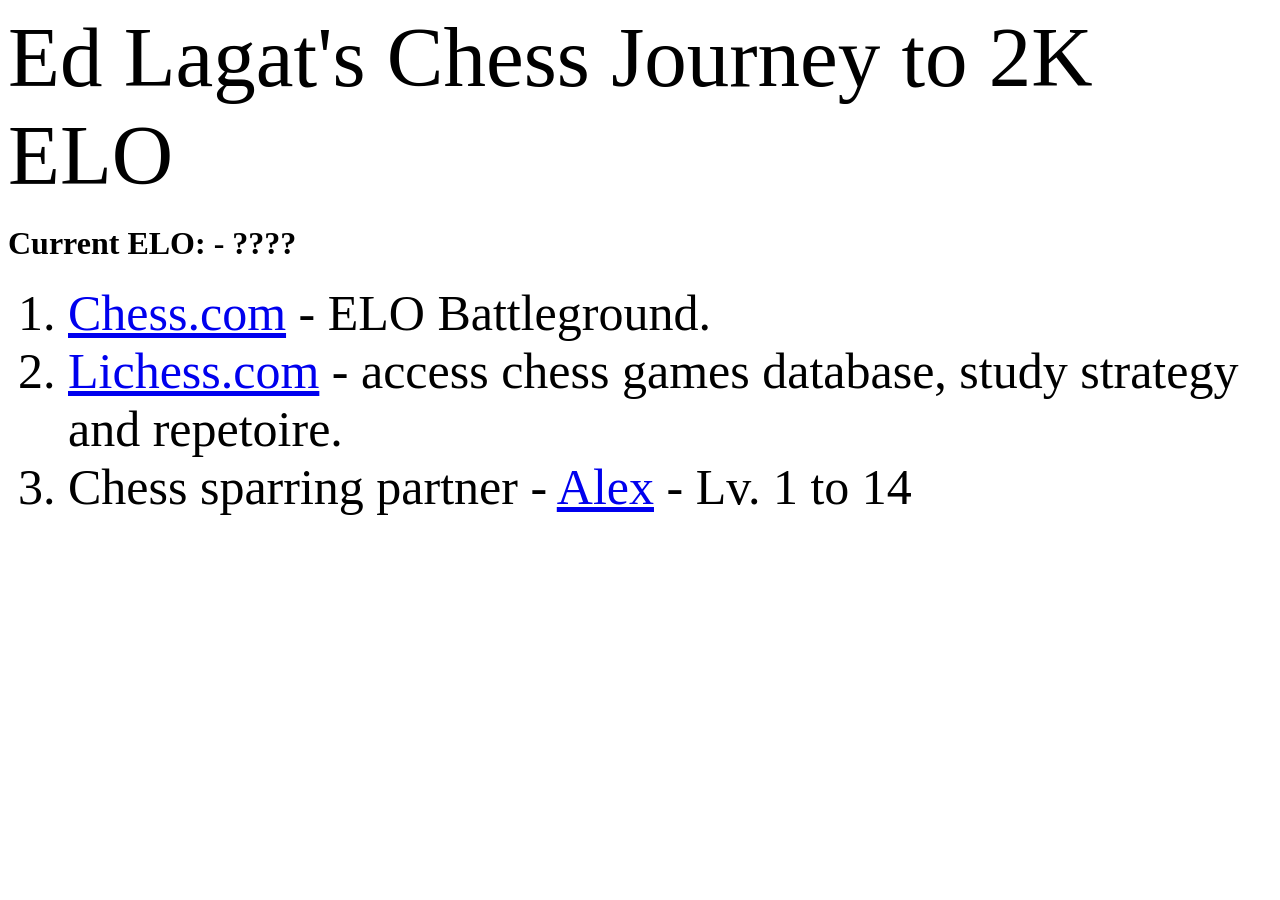
==== index.html @ fb0bb133 "change main.html to index.html for hosting in GitHub Pages" ====
<!DOCTYPE html>
<html lang="en">
    <head>
        <meta charset="utf-8">
        <meta http-equiv="X-UA-Compatible" content="IE=edge">
        <title>Ed Lagat's Chess Blog</title>
        <meta name="description" content="Ed Lagat Chess Journey to 2K ELO">
        <meta name="viewport" content="width=device-width, initial-scale=1">
        <link rel="stylesheet" href="main.css">
    </head>
    <body>
        <header class="chess-heading">Ed Lagat's Chess Journey to 2K ELO</header>
        <main>
            <div>
                <h1>Current ELO: - ????</h1>
            </div>
            <ol class="chess-content">
                <li><a target="_blank" href="https://www.chess.com/home">Chess.com</a> - ELO Battleground.</li>
                <li><a target="_blank" href="https://lichess.org/study/mine/updated">Lichess.com</a> - access chess games database, study strategy and repetoire. </li>
                <li>Chess sparring partner - <a target="_blank" href="https://thechessworld.com/play/"> Alex</a> - Lv. 1 to 14</li>
            </ol>
            <script src="" async defer></script>
        </main>
    </body>
</html>
---- main.css ----
.chess-heading {
    font-family: cursive;
    font-size: 85px;
}

.chess-content {
    font-family: cursive;
    font-size: 50px;
    margin: 20px;
}
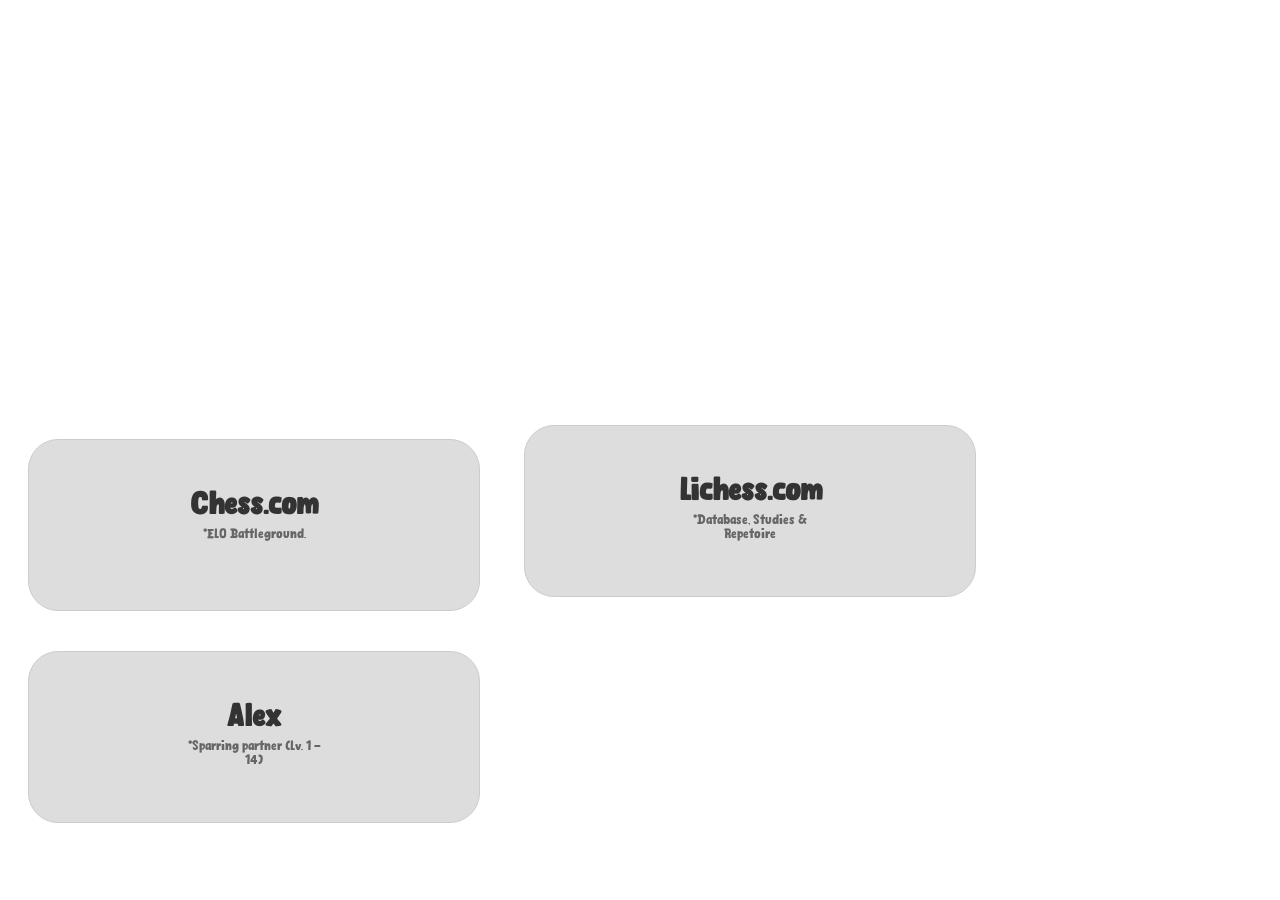
==== commit ccdbd062: "added background img, still to solve the button resizing & inconsistent button height issue" ====
--- a/index.html
+++ b/index.html
@@ -9,16 +9,27 @@
         <link rel="stylesheet" href="main.css">
     </head>
     <body>
-        <header class="chess-heading">Ed Lagat's Chess Journey to 2K ELO</header>
+        <header class="chess-heading">
+            Ed Lagat's Chess Journey to 2K ELO
+        </header>
         <main>
-            <div>
+            <div class="chess-elo">
                 <h1>Current ELO: - ????</h1>
             </div>
-            <ol class="chess-content">
-                <li><a target="_blank" href="https://www.chess.com/home">Chess.com</a> - ELO Battleground.</li>
-                <li><a target="_blank" href="https://lichess.org/study/mine/updated">Lichess.com</a> - access chess games database, study strategy and repetoire. </li>
-                <li>Chess sparring partner - <a target="_blank" href="https://thechessworld.com/play/"> Alex</a> - Lv. 1 to 14</li>
-            </ol>
+            <div class="chess-content">
+                <div class="chess-button">
+                    <a target="_blank" href="https://www.chess.com/home">Chess.com</a>
+                    <p>*ELO Battleground.</p>
+                </div>
+                <div class="chess-button">
+                    <a target="_blank" href="https://lichess.org/study/mine/updated">Lichess.com</a>
+                    <p>*Database, Studies & Repetoire</p>
+                </div>
+                <div class="chess-button">
+                    <a target="_blank" href="https://thechessworld.com/play/">Alex</a>
+                    <p>*Sparring partner (Lv. 1 - 14)</p>
+                </div>
+            </div>
             <script src="" async defer></script>
         </main>
     </body>
--- a/main.css
+++ b/main.css
@@ -1,10 +1,71 @@
-.chess-heading {
-    font-family: cursive;
+body {
+    background-image: url("file:blog-background.png"); /* Replace with your image filename */
+    background-repeat: no-repeat; /* Prevent repeating the image */
+    background-position: top left; /* Start image at top left corner */
+    background-size: auto auto; /* Maintain aspect ratio*/
+  }  
+
+  @font-face {
+    font-family: myFont;
+    src: url(Cat\ Comic.ttf);
+  }
+
+  .chess-heading {
+    display: flex;
+    justify-content: center;
+    align-items: center;
+    color: white;
+    font-family: myFont;
     font-size: 85px;
-}
+    margin-top: 50px;
+  }
 
-.chess-content {
-    font-family: cursive;
-    font-size: 50px;
-    margin: 20px;
-}+  .chess-elo {
+    margin-top: 10px;
+    display: flex; /* Wrap content in a flex container */
+    justify-content: center; /* Center content horizontally */
+    align-items: center; /* Center content vertically */
+    margin-top: 100px;
+    font-family: myFont;
+    color: white;
+  }
+
+  .chess-content {
+    /* display: flex; Wrap buttons in a flex container */
+    justify-content: space-between; /* Distribute buttons evenly (adjust later) */
+    font-family: myFont;
+  }
+  .chess-button {
+    height: 70px;
+    width: 150px;
+    display: inline-block;
+    background-color: #ddd;
+    border: 1px solid #ccc;
+    padding: 50px 150px;
+    text-align: center; /* Center button content horizontally */
+    margin: 20px; /* Remove or adjust margin if needed */
+    margin-top: 20px;
+    border-radius: 30px;
+  }
+  
+  .chess-button a {
+    font-size: 30px;
+    text-decoration: none;
+    color: #333;
+    font-weight: bold;
+  }
+  
+  .chess-button p {
+    font-size: smaller;
+    margin: 5px 0;
+    color: #666;
+    cursor: default;
+  }
+  
+  .chess-button:hover {
+    background-color: #eeeeee;
+    cursor: pointer;
+    border: 10px solid greenyellow;
+    transform: scale(1.1);
+  }
+  
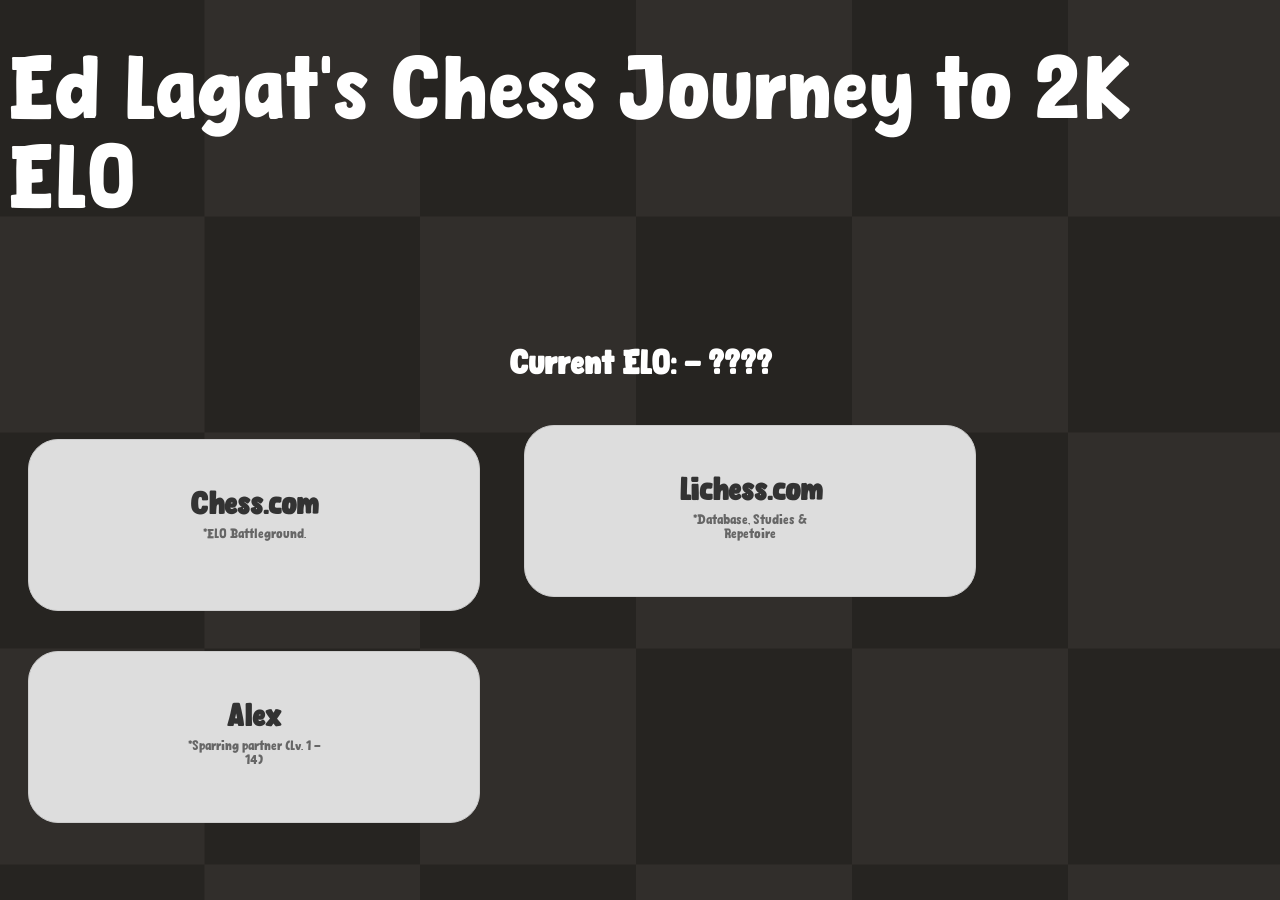
==== commit 37134522: "added logo" ====
--- a/index.html
+++ b/index.html
@@ -7,6 +7,7 @@
         <meta name="description" content="Ed Lagat Chess Journey to 2K ELO">
         <meta name="viewport" content="width=device-width, initial-scale=1">
         <link rel="stylesheet" href="main.css">
+        <link rel="shortcut icon" type="x-icon" href="chess-logo.png">
     </head>
     <body>
         <header class="chess-heading">
--- a/main.css
+++ b/main.css
@@ -1,5 +1,5 @@
 body {
-    background-image: url("file:blog-background.png"); /* Replace with your image filename */
+    background-image: url("blog-background.png"); /* Replace with your image filename */
     background-repeat: no-repeat; /* Prevent repeating the image */
     background-position: top left; /* Start image at top left corner */
     background-size: auto auto; /* Maintain aspect ratio*/
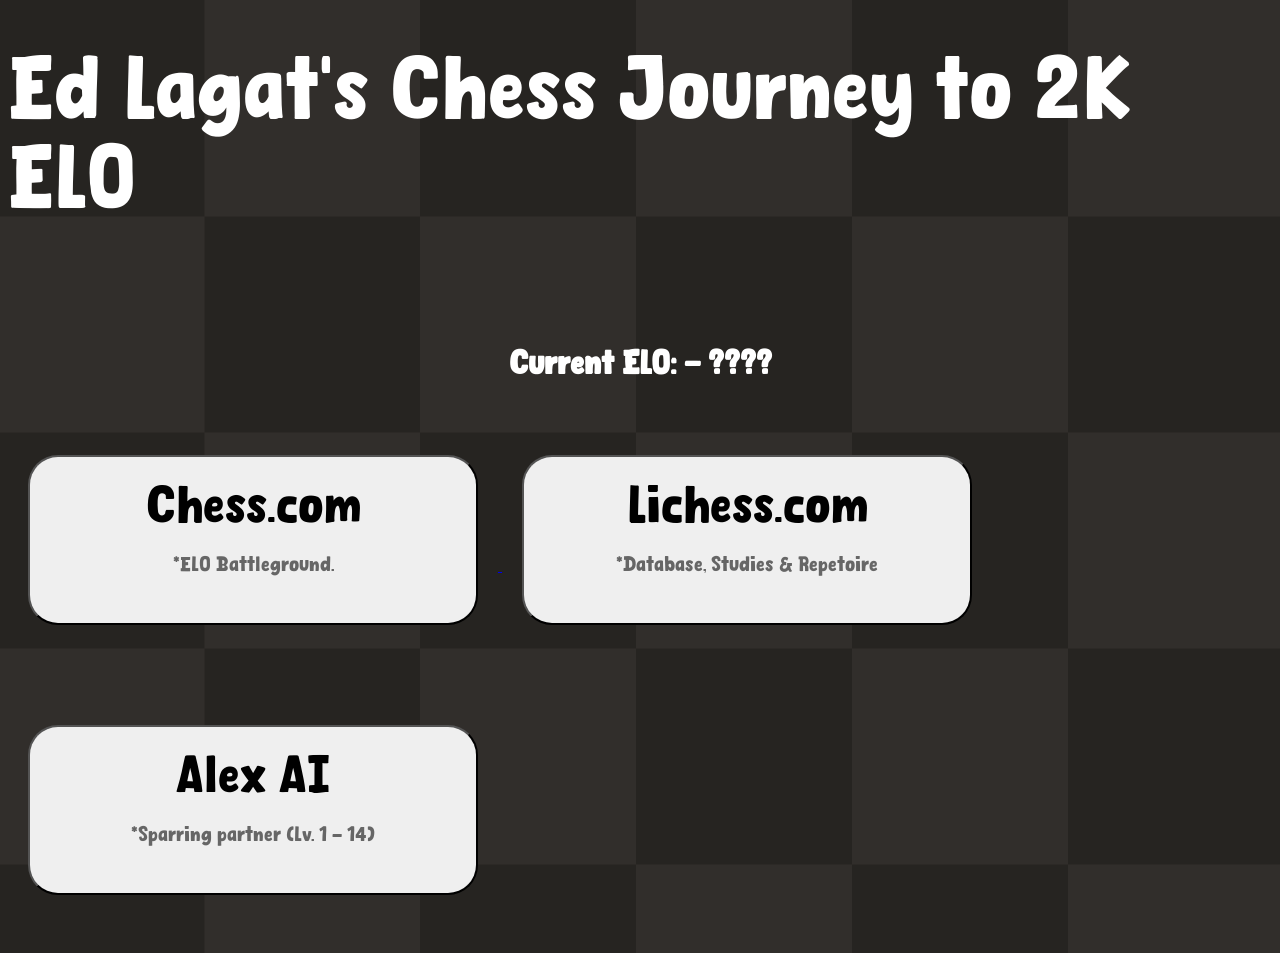
==== commit 3f544615: "buttons now individually scale on hover" ====
--- a/index.html
+++ b/index.html
@@ -17,20 +17,25 @@
             <div class="chess-elo">
                 <h1>Current ELO: - ????</h1>
             </div>
-            <div class="chess-content">
-                <div class="chess-button">
-                    <a target="_blank" href="https://www.chess.com/home">Chess.com</a>
-                    <p>*ELO Battleground.</p>
-                </div>
-                <div class="chess-button">
-                    <a target="_blank" href="https://lichess.org/study/mine/updated">Lichess.com</a>
-                    <p>*Database, Studies & Repetoire</p>
-                </div>
-                <div class="chess-button">
-                    <a target="_blank" href="https://thechessworld.com/play/">Alex</a>
-                    <p>*Sparring partner (Lv. 1 - 14)</p>
-                </div>
+            
+            <div class="button-container">
+                <a target="_blank" href="https://www.chess.com/home">
+                    <button class="chess-button">Chess.com
+                        <p>*ELO Battleground.</p>
+                    </button>
+                </a>
+                <a target="_blank" href="https://lichess.org/study/mine/updated">
+                    <button class="chess-button">Lichess.com
+                        <p>*Database, Studies & Repetoire</p>
+                    </button>
+                </a>
+                <a target="_blank" href="https://thechessworld.com/play/">
+                    <button class="chess-button">Alex AI
+                        <p>*Sparring partner (Lv. 1 - 14)</p>
+                    </button>
+                </a>
             </div>
+
             <script src="" async defer></script>
         </main>
     </body>
--- a/main.css
+++ b/main.css
@@ -30,42 +30,33 @@
     color: white;
   }
 
-  .chess-content {
-    /* display: flex; Wrap buttons in a flex container */
-    justify-content: space-between; /* Distribute buttons evenly (adjust later) */
+  /* buttons - start here */
+
+  .button-container {
+    /* display: flex; */
+    justify-content: space-between;
     font-family: myFont;
+    /* overflow: hidden; */
   }
   .chess-button {
-    height: 70px;
-    width: 150px;
-    display: inline-block;
-    background-color: #ddd;
-    border: 1px solid #ccc;
-    padding: 50px 150px;
-    text-align: center; /* Center button content horizontally */
-    margin: 20px; /* Remove or adjust margin if needed */
-    margin-top: 20px;
+    height: 170px;
+    width: 450px;
+    margin: 50px 20px;
+    font-family: myFont;
+    font-size: 50px;
+    padding: 10px 20px;
+    text-align: center;
     border-radius: 30px;
+    cursor: pointer;
   }
-  
-  .chess-button a {
-    font-size: 30px;
-    text-decoration: none;
-    color: #333;
-    font-weight: bold;
+  .chess-button p {
+    font-size: 20px;
+    color: #666;
   }
-  
-  .chess-button p {
-    font-size: smaller;
-    margin: 5px 0;
-    color: #666;
-    cursor: default;
-  }
-  
-  .chess-button:hover {
+  .chess-button:hover{
     background-color: #eeeeee;
-    cursor: pointer;
     border: 10px solid greenyellow;
     transform: scale(1.1);
   }
-  +
+ 
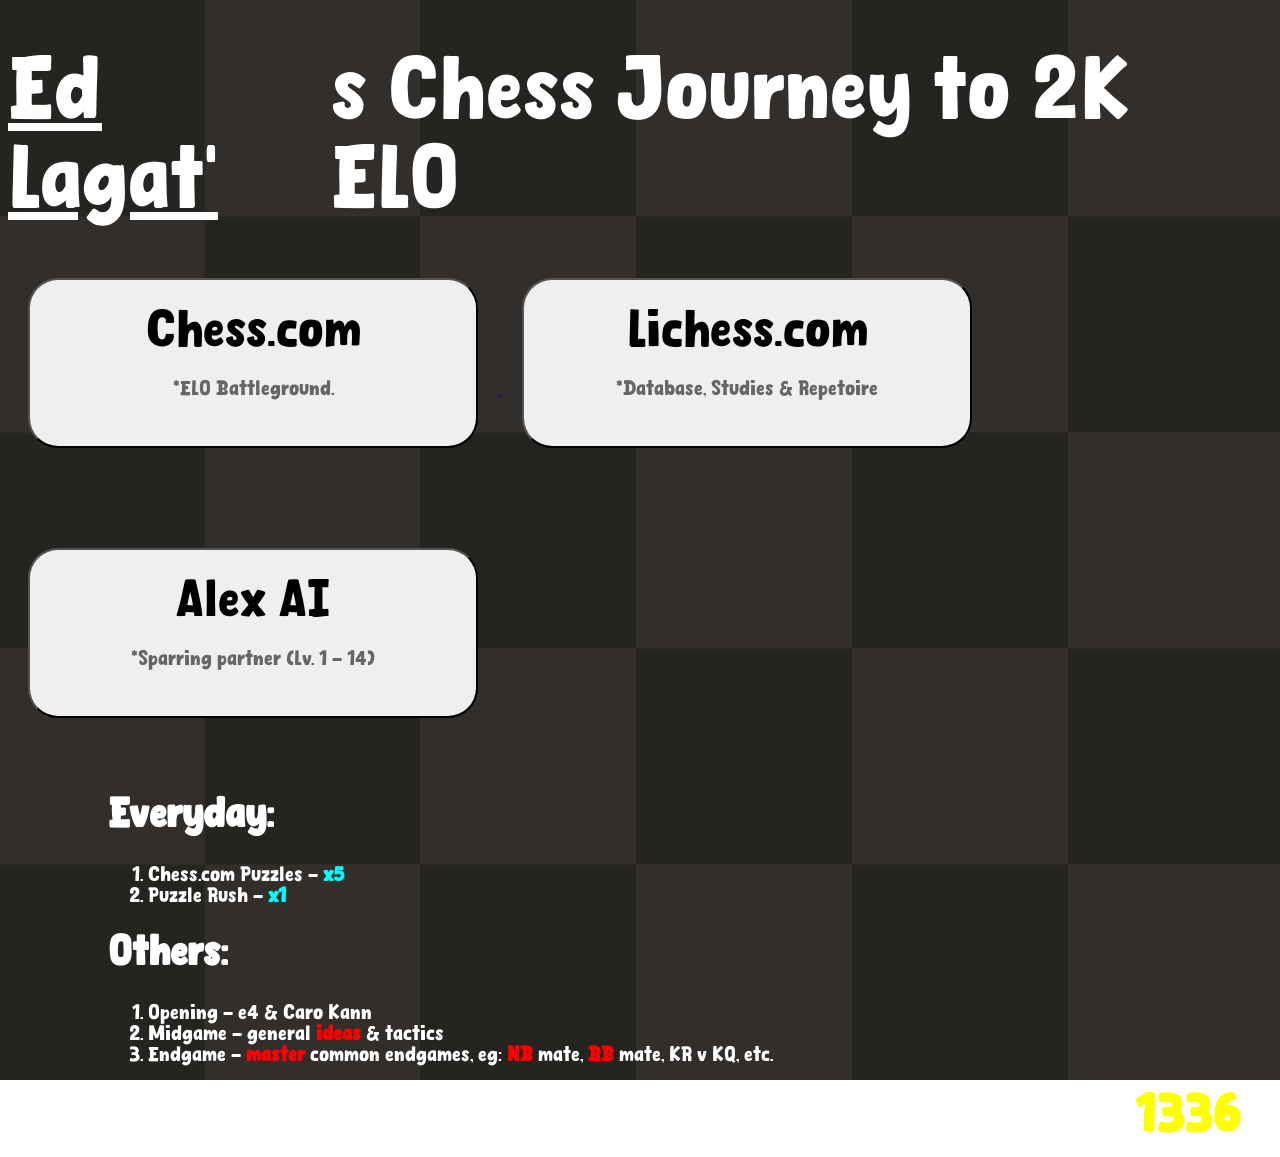
==== commit fb794231: "added some finishing touches" ====
--- a/index.html
+++ b/index.html
@@ -11,12 +11,9 @@
     </head>
     <body>
         <header class="chess-heading">
-            Ed Lagat's Chess Journey to 2K ELO
-        </header>
+            <u>Ed Lagat'</u>s Chess Journey to 2K ELO
+        </header>   
         <main>
-            <div class="chess-elo">
-                <h1>Current ELO: - ????</h1>
-            </div>
             
             <div class="button-container">
                 <a target="_blank" href="https://www.chess.com/home">
@@ -36,6 +33,22 @@
                 </a>
             </div>
 
+            <div class="chess-plans">
+                <h1>Everyday:</h1>
+                <ol>
+                    <li>Chess.com Puzzles - <strong class="imp">x5</strong></li>
+                    <li>Puzzle Rush - <strong class="imp">x1</strong></li>
+                </ol>
+                <h1>Others:</h1>
+                <ol>
+                    <li>Opening - e4 & Caro Kann</li>
+                    <li>Midgame - general <strong class="red">ideas</strong> & tactics</li>
+                    <li>Endgame - <strong class="red">master</strong> common endgames, eg: <strong class="red">NB</strong> mate, <strong class="red">BB</strong> mate, KR v KQ, etc.</li>
+                </ol>
+            </div>
+            <footer>
+                Created on 1<u>7th April 202</u>4 - <strong class="yellow">1336 </strong>ELO
+            </footer>
             <script src="" async defer></script>
         </main>
     </body>
--- a/main.css
+++ b/main.css
@@ -3,6 +3,7 @@
     background-repeat: no-repeat; /* Prevent repeating the image */
     background-position: top left; /* Start image at top left corner */
     background-size: auto auto; /* Maintain aspect ratio*/
+    background-attachment: fixed;
   }  
 
   @font-face {
@@ -19,15 +20,12 @@
     font-size: 85px;
     margin-top: 50px;
   }
-
-  .chess-elo {
-    margin-top: 10px;
-    display: flex; /* Wrap content in a flex container */
-    justify-content: center; /* Center content horizontally */
-    align-items: center; /* Center content vertically */
-    margin-top: 100px;
-    font-family: myFont;
-    color: white;
+  .player {
+    font-size: 80px;
+  }
+  .prime {
+    color: greenyellow;
+    font-size: 90px;
   }
 
   /* buttons - start here */
@@ -59,4 +57,30 @@
     transform: scale(1.1);
   }
 
- +  .chess-plans {
+    font-family: myFont;
+    font-size: 20px;
+    color: white;
+    margin-left: 100px;
+  }
+  .imp {
+    color: aqua;
+  }
+  .red {
+    color: red;
+  }
+
+  footer {
+    display: flex;
+    justify-content: center;
+    align-items: center;
+    color: white;
+    font-family: myFont;
+    font-size: 20px;
+    margin-top: 10px;
+    margin-left: 1000px;
+  }
+  .yellow {
+    color: yellow;
+    font-size: 50px;
+  }
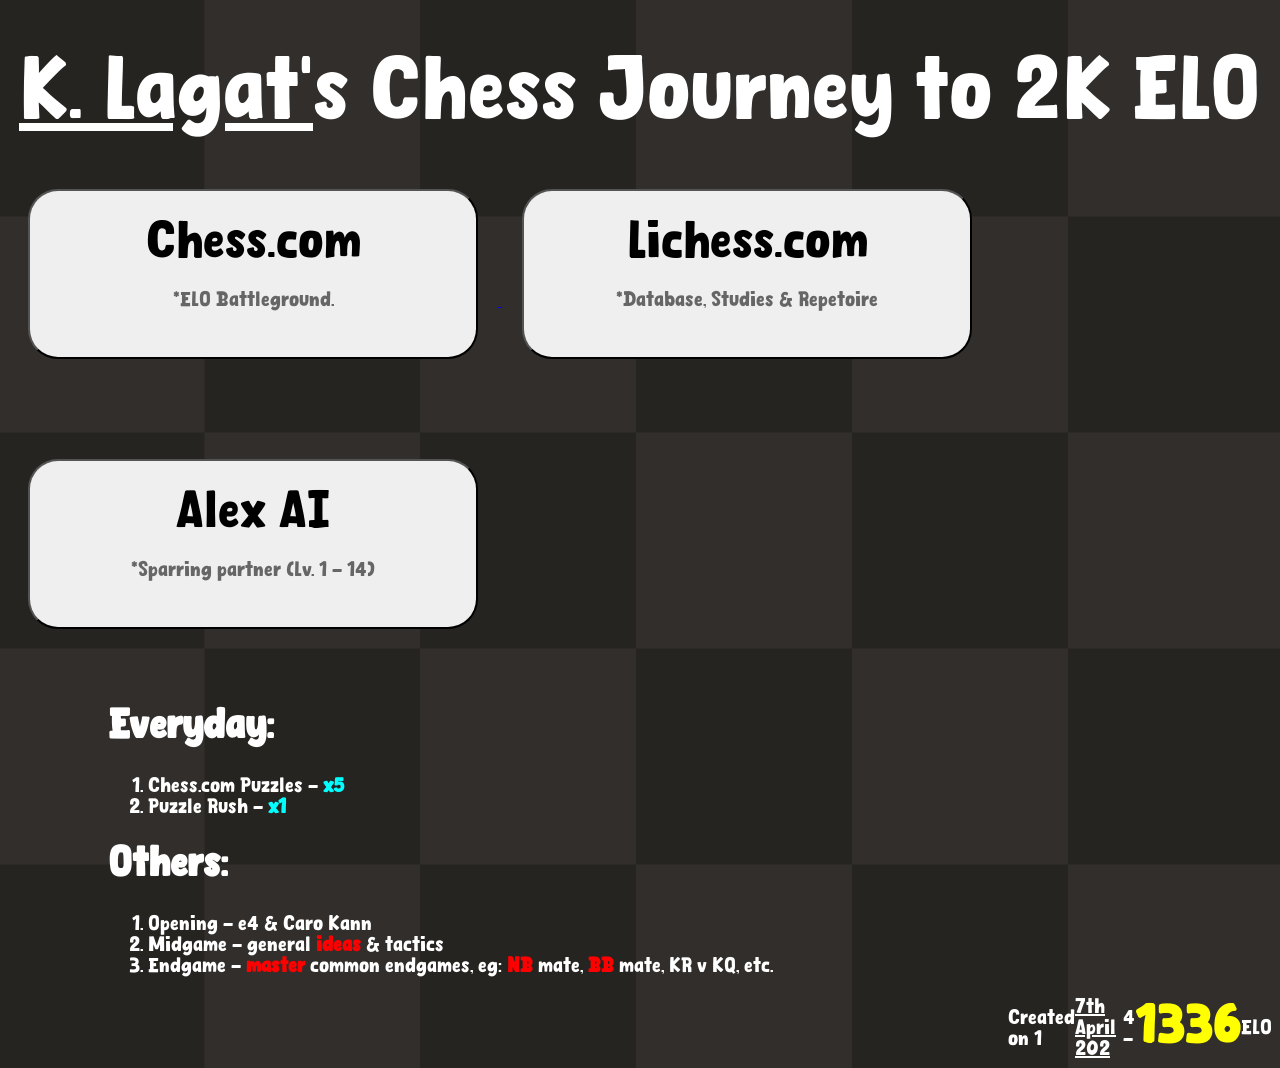
==== commit 1b9326ef: "Update header name from 'Ed Lagat' to 'K. Lagat'" ====
--- a/index.html
+++ b/index.html
@@ -3,15 +3,15 @@
     <head>
         <meta charset="utf-8">
         <meta http-equiv="X-UA-Compatible" content="IE=edge">
-        <title>Ed Lagat's Chess Blog</title>
+        <title>K Lagat's Chess Blog</title>
         <meta name="description" content="Ed Lagat Chess Journey to 2K ELO">
         <meta name="viewport" content="width=device-width, initial-scale=1">
         <link rel="stylesheet" href="main.css">
-        <link rel="shortcut icon" type="x-icon" href="chess-logo.png">
+        <link rel="shortcut icon" type="x-icon" href="chess-logox.svg">
     </head>
     <body>
         <header class="chess-heading">
-            <u>Ed Lagat'</u>s Chess Journey to 2K ELO
+            <u>K. Lagat'</u>s Chess Journey to 2K ELO
         </header>   
         <main>
             
@@ -52,4 +52,4 @@
             <script src="" async defer></script>
         </main>
     </body>
-</html>+</html>
